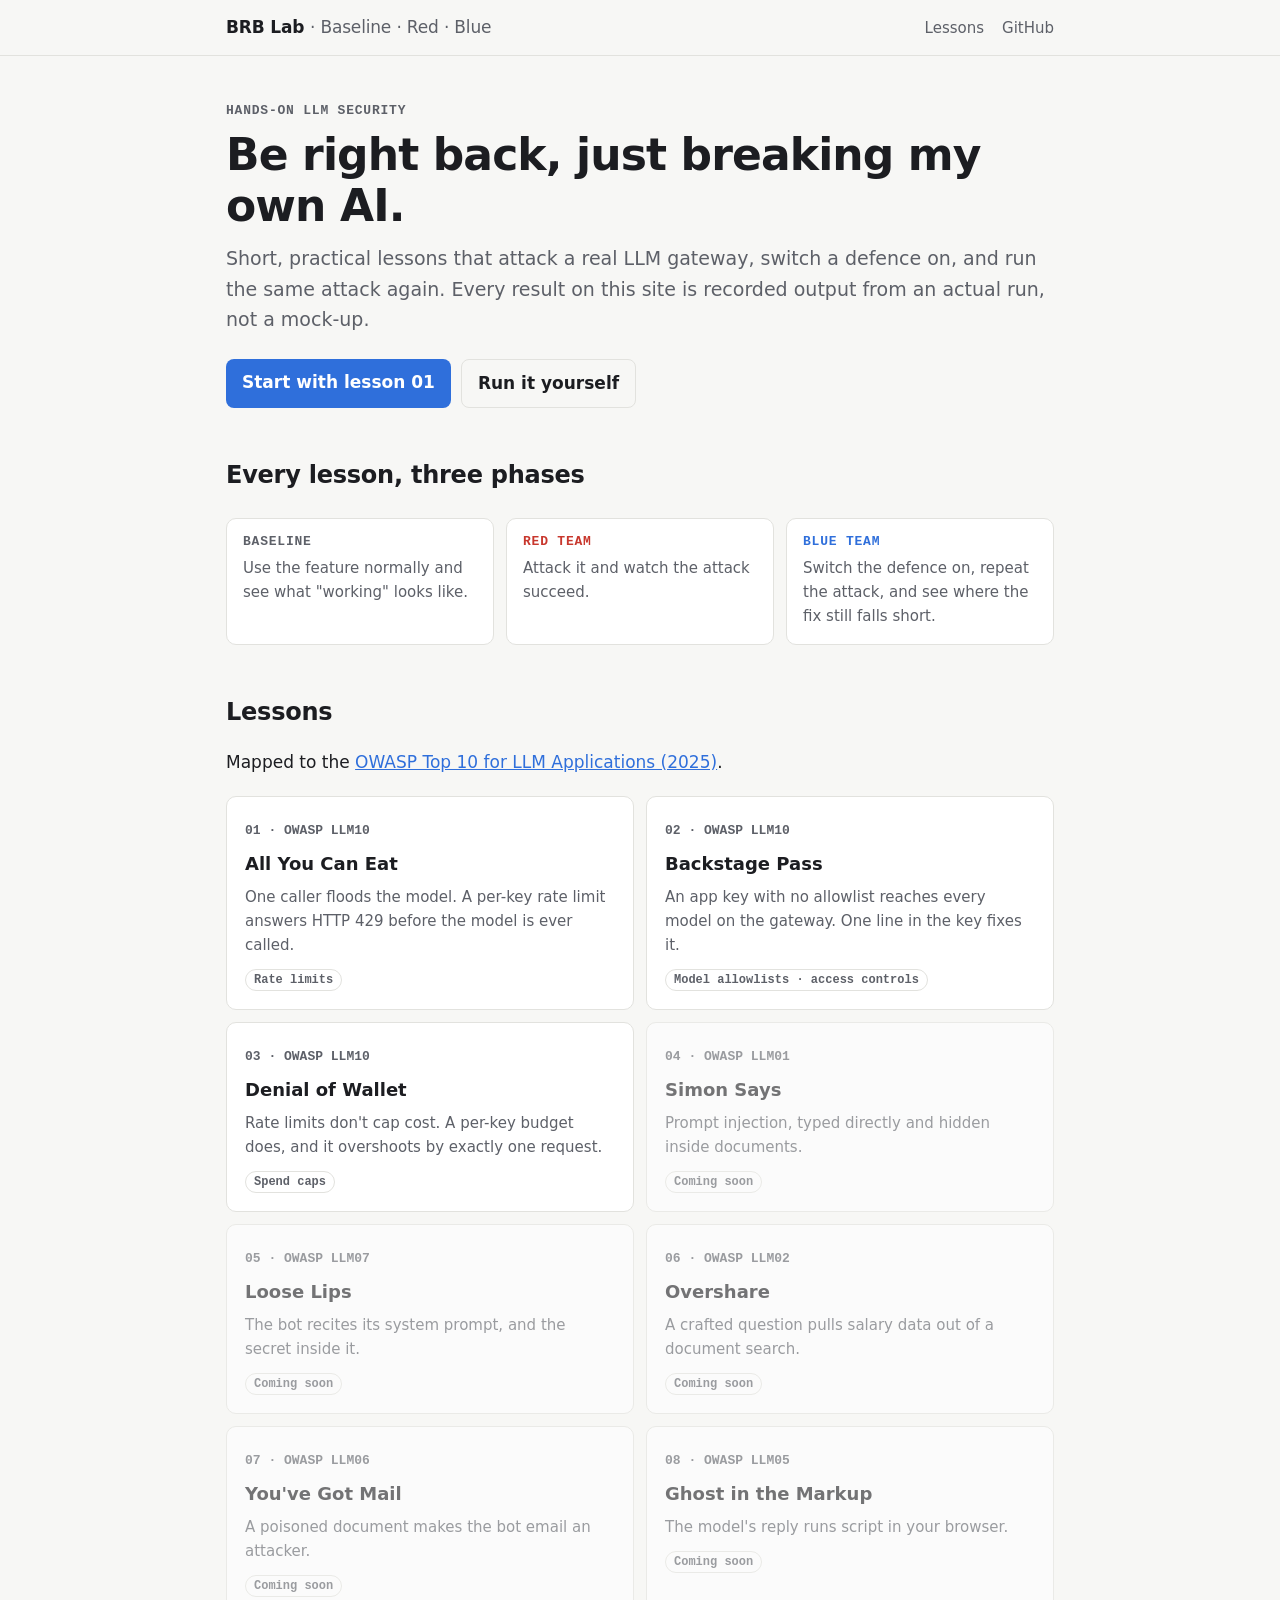
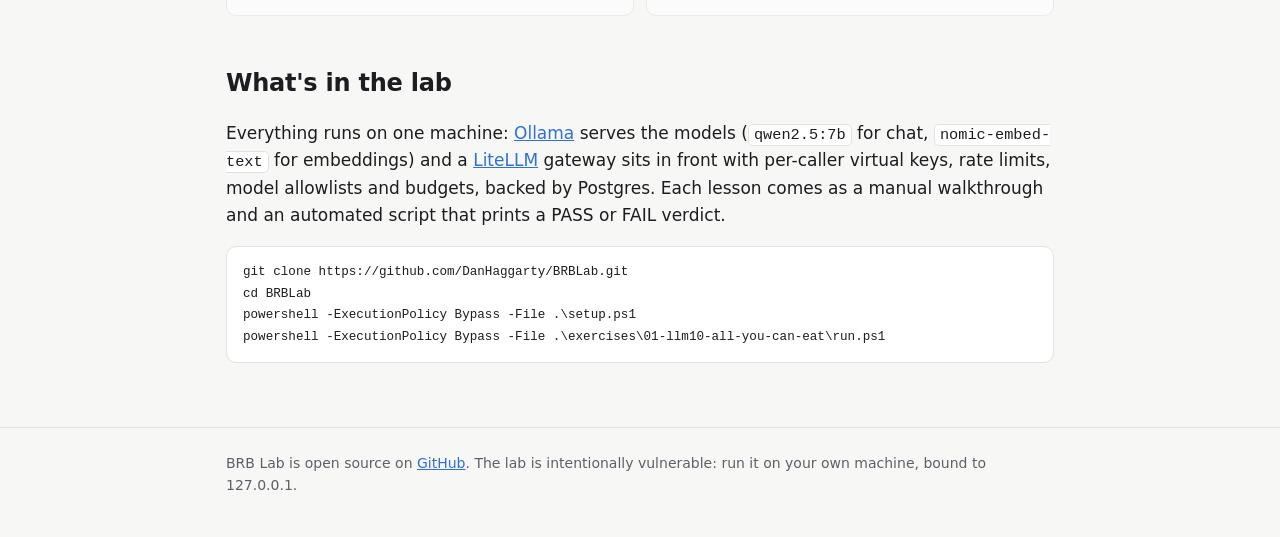
==== site/index.html @ e9ec2e07 "Launcher, website, CLAUDE.md, and lessons aligned with their READMEs - lab.ps1: banner, status check" ====
<!doctype html>
<html lang="en">
<head>
<meta charset="utf-8">
<meta name="viewport" content="width=device-width, initial-scale=1">
<title>BRB Lab: hands-on LLM security labs (OWASP Top 10 for LLMs)</title>
<meta name="description" content="Break and fix a real LLM gateway. Hands-on Baseline, Red Team and Blue Team lessons for the OWASP Top 10 for LLM Applications: rate limits, model allowlists and spend caps with LiteLLM and Ollama.">
<link rel="canonical" href="https://danhaggarty.github.io/BRBLab/">
<meta property="og:type" content="website">
<meta property="og:title" content="BRB Lab: hands-on LLM security labs">
<meta property="og:description" content="Attack a real LLM gateway, switch the defence on, and watch the same attack fail. Recorded runs, real output, open source.">
<meta property="og:url" content="https://danhaggarty.github.io/BRBLab/">
<meta name="twitter:card" content="summary">
<link rel="stylesheet" href="assets/style.css">
</head>
<body>
<header class="site-header">
  <div class="wrap">
    <a class="brand" href="./">BRB Lab <span>· Baseline · Red · Blue</span></a>
    <nav><a href="#lessons">Lessons</a><a href="https://github.com/DanHaggarty/BRBLab">GitHub</a></nav>
  </div>
</header>

<main class="wrap">
  <p class="eyebrow">Hands-on LLM security</p>
  <h1>Be right back, just breaking my own AI.</h1>
  <p class="lede">Short, practical lessons that attack a real LLM gateway, switch a defence on, and run the same attack again. Every result on this site is recorded output from an actual run, not a mock-up.</p>
  <div class="actions">
    <a class="btn" href="lessons/01-all-you-can-eat.html">Start with lesson 01</a>
    <a class="btn ghost" href="https://github.com/DanHaggarty/BRBLab">Run it yourself</a>
  </div>

  <h2>Every lesson, three phases</h2>
  <div class="phases">
    <div class="phase baseline"><b>Baseline</b><p>Use the feature normally and see what "working" looks like.</p></div>
    <div class="phase red"><b>Red Team</b><p>Attack it and watch the attack succeed.</p></div>
    <div class="phase blue"><b>Blue Team</b><p>Switch the defence on, repeat the attack, and see where the fix still falls short.</p></div>
  </div>

  <h2 id="lessons">Lessons</h2>
  <p>Mapped to the <a href="https://genai.owasp.org/llm-top-10/">OWASP Top 10 for LLM Applications (2025)</a>.</p>
  <div class="cards">
    <a class="card" href="lessons/01-all-you-can-eat.html">
      <span class="num">01 · OWASP LLM10</span>
      <h3>All You Can Eat</h3>
      <p>One caller floods the model. A per-key rate limit answers HTTP 429 before the model is ever called.</p>
      <span class="tag">Rate limits</span>
    </a>
    <a class="card" href="lessons/02-backstage-pass.html">
      <span class="num">02 · OWASP LLM10</span>
      <h3>Backstage Pass</h3>
      <p>An app key with no allowlist reaches every model on the gateway. One line in the key fixes it.</p>
      <span class="tag">Model allowlists · access controls</span>
    </a>
    <a class="card" href="lessons/03-denial-of-wallet.html">
      <span class="num">03 · OWASP LLM10</span>
      <h3>Denial of Wallet</h3>
      <p>Rate limits don't cap cost. A per-key budget does, and it overshoots by exactly one request.</p>
      <span class="tag">Spend caps</span>
    </a>
    <div class="card soon">
      <span class="num">04 · OWASP LLM01</span>
      <h3>Simon Says</h3>
      <p>Prompt injection, typed directly and hidden inside documents.</p>
      <span class="tag">Coming soon</span>
    </div>
    <div class="card soon">
      <span class="num">05 · OWASP LLM07</span>
      <h3>Loose Lips</h3>
      <p>The bot recites its system prompt, and the secret inside it.</p>
      <span class="tag">Coming soon</span>
    </div>
    <div class="card soon">
      <span class="num">06 · OWASP LLM02</span>
      <h3>Overshare</h3>
      <p>A crafted question pulls salary data out of a document search.</p>
      <span class="tag">Coming soon</span>
    </div>
    <div class="card soon">
      <span class="num">07 · OWASP LLM06</span>
      <h3>You've Got Mail</h3>
      <p>A poisoned document makes the bot email an attacker.</p>
      <span class="tag">Coming soon</span>
    </div>
    <div class="card soon">
      <span class="num">08 · OWASP LLM05</span>
      <h3>Ghost in the Markup</h3>
      <p>The model's reply runs script in your browser.</p>
      <span class="tag">Coming soon</span>
    </div>
  </div>

  <h2>What's in the lab</h2>
  <p>Everything runs on one machine: <a href="https://ollama.com">Ollama</a> serves the models (<code>qwen2.5:7b</code> for chat, <code>nomic-embed-text</code> for embeddings) and a <a href="https://github.com/BerriAI/litellm">LiteLLM</a> gateway sits in front with per-caller virtual keys, rate limits, model allowlists and budgets, backed by Postgres. Each lesson comes as a manual walkthrough and an automated script that prints a PASS or FAIL verdict.</p>
  <pre class="code"><code>git clone https://github.com/DanHaggarty/BRBLab.git
cd BRBLab
powershell -ExecutionPolicy Bypass -File .\setup.ps1
powershell -ExecutionPolicy Bypass -File .\exercises\01-llm10-all-you-can-eat\run.ps1</code></pre>
</main>

<footer class="site-footer">
  <div class="wrap">BRB Lab is open source on <a href="https://github.com/DanHaggarty/BRBLab">GitHub</a>. The lab is intentionally vulnerable: run it on your own machine, bound to 127.0.0.1.</div>
</footer>
</body>
</html>
---- site/assets/style.css ----
/* BRB Lab site. Light and dark themes share one set of tokens. */
:root {
  --bg: #f7f7f5;
  --surface: #ffffff;
  --text: #1c1d21;
  --muted: #5d6068;
  --border: #e2e2de;
  --accent: #2f6fdb;
  --red: #c8372d;
  --blue: #2f6fdb;
  --green: #1f8a4c;
  --amber: #a86400;

  /* The terminal is dark in both themes. */
  --term-bg: #0f1115;
  --term-text: #d6d9df;
  --term-dim: #7f8590;
  --term-red: #ff6b61;
  --term-blue: #6ea8ff;
  --term-green: #4fd18b;
  --term-amber: #f2b84b;
  --term-white: #ffffff;

  --radius: 10px;
  --mono: ui-monospace, "Cascadia Code", "SF Mono", Consolas, "Liberation Mono", monospace;
  --sans: system-ui, -apple-system, "Segoe UI", Roboto, "Helvetica Neue", Arial, sans-serif;
}

@media (prefers-color-scheme: dark) {
  :root:not([data-theme="light"]) {
    --bg: #111317;
    --surface: #181b20;
    --text: #e8e9ec;
    --muted: #9ba0aa;
    --border: #2a2e35;
    --accent: #6ea8ff;
    --red: #ff6b61;
    --blue: #6ea8ff;
    --green: #4fd18b;
    --amber: #f2b84b;
    --term-bg: #0a0b0e;
  }
}

* { box-sizing: border-box; }

html { -webkit-text-size-adjust: 100%; }

body {
  margin: 0;
  background: var(--bg);
  color: var(--text);
  font: 17px/1.6 var(--sans);
}

a { color: var(--accent); }

.wrap { max-width: 860px; margin: 0 auto; padding: 0 16px; }

/* Header and footer */
.site-header { border-bottom: 1px solid var(--border); }
.site-header .wrap { display: flex; align-items: center; justify-content: space-between; gap: 16px; padding-top: 14px; padding-bottom: 14px; }
.brand { font-weight: 700; text-decoration: none; color: var(--text); letter-spacing: -0.01em; }
.brand span { color: var(--muted); font-weight: 500; }
.site-header nav a { color: var(--muted); text-decoration: none; margin-left: 18px; font-size: 15px; }
.site-header nav a:hover { color: var(--text); }

.site-footer { border-top: 1px solid var(--border); margin-top: 64px; padding: 24px 0 40px; color: var(--muted); font-size: 14px; }

/* Typography */
h1 { font-size: clamp(30px, 6vw, 44px); line-height: 1.15; letter-spacing: -0.02em; margin: 48px 0 12px; }
h2 { font-size: 24px; letter-spacing: -0.01em; margin: 48px 0 12px; }
h3 { font-size: 18px; margin: 28px 0 8px; }
.lede { font-size: 19px; color: var(--muted); margin: 0 0 24px; }
.eyebrow { font: 600 13px/1 var(--mono); letter-spacing: 0.06em; text-transform: uppercase; color: var(--muted); margin-top: 48px; }
.eyebrow + h1 { margin-top: 10px; }

code { font-family: var(--mono); font-size: 0.9em; background: var(--surface); border: 1px solid var(--border); border-radius: 5px; padding: 1px 5px; }
pre code { background: none; border: 0; padding: 0; }

pre.code {
  font: 14px/1.55 var(--mono);
  background: var(--surface);
  border: 1px solid var(--border);
  border-radius: var(--radius);
  padding: 14px 16px;
  overflow-x: auto;
}

/* Three phases */
.phases { display: grid; grid-template-columns: repeat(3, 1fr); gap: 12px; margin: 24px 0; }
.phase { background: var(--surface); border: 1px solid var(--border); border-radius: var(--radius); padding: 16px; }
.phase b { display: block; font: 700 13px/1 var(--mono); letter-spacing: 0.06em; text-transform: uppercase; margin-bottom: 8px; }
.phase p { margin: 0; font-size: 15px; color: var(--muted); }
.phase.baseline b { color: var(--muted); }
.phase.red b { color: var(--red); }
.phase.blue b { color: var(--blue); }

/* Lesson cards */
.cards { display: grid; grid-template-columns: repeat(2, 1fr); gap: 12px; margin: 20px 0; }
.card { display: block; background: var(--surface); border: 1px solid var(--border); border-radius: var(--radius); padding: 18px; text-decoration: none; color: var(--text); transition: border-color 0.15s; }
a.card:hover { border-color: var(--accent); }
.card .num { font: 600 13px/1 var(--mono); color: var(--muted); }
.card h3 { margin: 8px 0 6px; }
.card p { margin: 0; font-size: 15px; color: var(--muted); }
.card .tag { display: inline-block; margin-top: 12px; font: 600 12px/1 var(--mono); padding: 4px 8px; border-radius: 99px; border: 1px solid var(--border); color: var(--muted); }
.card.soon { opacity: 0.6; }

/* Callouts and findings */
.findings { list-style: none; padding: 0; margin: 16px 0; display: grid; gap: 10px; }
.findings li { background: var(--surface); border: 1px solid var(--border); border-left: 3px solid var(--accent); border-radius: 6px; padding: 12px 14px; }
.limit { background: var(--surface); border: 1px solid var(--border); border-left: 3px solid var(--amber); border-radius: 6px; padding: 12px 14px; }

/* Terminal replay */
.terminal { background: var(--term-bg); border-radius: var(--radius); margin: 20px 0; overflow: hidden; box-shadow: 0 1px 0 rgba(0,0,0,0.04), 0 12px 32px -16px rgba(0,0,0,0.35); }
.terminal-bar { display: flex; align-items: center; gap: 12px; padding: 10px 14px; border-bottom: 1px solid #23262d; }
.dots { display: flex; gap: 6px; }
.dots i { width: 11px; height: 11px; border-radius: 50%; background: #3a3e46; }
.terminal-title { flex: 1; font: 13px/1 var(--mono); color: var(--term-dim); white-space: nowrap; overflow: hidden; text-overflow: ellipsis; }
.terminal button { font: 600 12px/1 var(--mono); color: var(--term-text); background: #23262d; border: 1px solid #333842; border-radius: 6px; padding: 6px 10px; cursor: pointer; }
.terminal button:hover { background: #2c3038; }
/* white-space: normal drops the newlines between the line spans; each span keeps its own spacing. */
.terminal pre { white-space: normal; margin: 0; padding: 14px 16px 18px; font: 13px/1.6 var(--mono); color: var(--term-text); overflow-x: auto; min-height: 120px; }
/* Each direct child span is one terminal line; spans inside a line colour its parts. */
.terminal pre > span { display: block; white-space: pre; }
/* Hidden lines keep their space, so the terminal doesn't grow and push the page around. */
.terminal pre > span.hidden { visibility: hidden; }

/* Same colour scheme as the PowerShell scripts (exercises/_lib/common.ps1). */
.k-dim   { color: var(--term-dim); }
.k-white { color: var(--term-white); }
.k-yel   { color: #f2d24b; }
.k-mag   { color: #d68cf0; }
.k-cyan  { color: #5fd7e6; }
.k-teal  { color: #3aa6b0; }
.k-ok    { color: var(--term-green); }
.k-warn  { color: var(--term-amber); }
.k-err   { color: #c9a04a; }
.k-red   { color: var(--term-red); }
.k-blue  { color: var(--term-blue); }
.badge   { font-weight: 700; }
.b-base  { background: #c0c0c0; color: #000; }
.b-red   { background: #8b1a14; color: #fff; }
.b-blue  { background: #1f3fa8; color: #fff; }
.b-res   { background: #0e6b73; color: #fff; }
.b-pass  { background: #1a6b3a; color: #fff; }
.t-dim { color: var(--term-dim); }
.t-title { color: var(--term-white); font-weight: 700; }
.t-base { color: var(--term-text); font-weight: 700; }
.t-red { color: var(--term-red); font-weight: 700; }
.t-blue { color: var(--term-blue); font-weight: 700; }
.t-warn { color: var(--term-amber); }
.t-pass { color: var(--term-green); font-weight: 700; }
.t-fail { color: var(--term-red); font-weight: 700; }
.caption { font-size: 14px; color: var(--muted); margin-top: -8px; }

/* Prev / next */
.pager { display: flex; justify-content: space-between; gap: 12px; margin-top: 48px; }
.pager a { flex: 1; background: var(--surface); border: 1px solid var(--border); border-radius: var(--radius); padding: 14px 16px; text-decoration: none; color: var(--text); }
.pager a:hover { border-color: var(--accent); }
.pager small { display: block; color: var(--muted); font-size: 13px; }
.pager .next { text-align: right; }

.btn { display: inline-block; background: var(--accent); color: #fff; text-decoration: none; font-weight: 600; padding: 10px 16px; border-radius: 8px; }
.btn.ghost { background: transparent; color: var(--text); border: 1px solid var(--border); }
.actions { display: flex; gap: 10px; flex-wrap: wrap; margin: 8px 0 8px; }

@media (max-width: 640px) {
  body { font-size: 16px; }
  .phases, .cards { grid-template-columns: 1fr; }
  .site-header nav a { margin-left: 12px; }
  .pager { flex-direction: column; }
  .pager .next { text-align: left; }
}
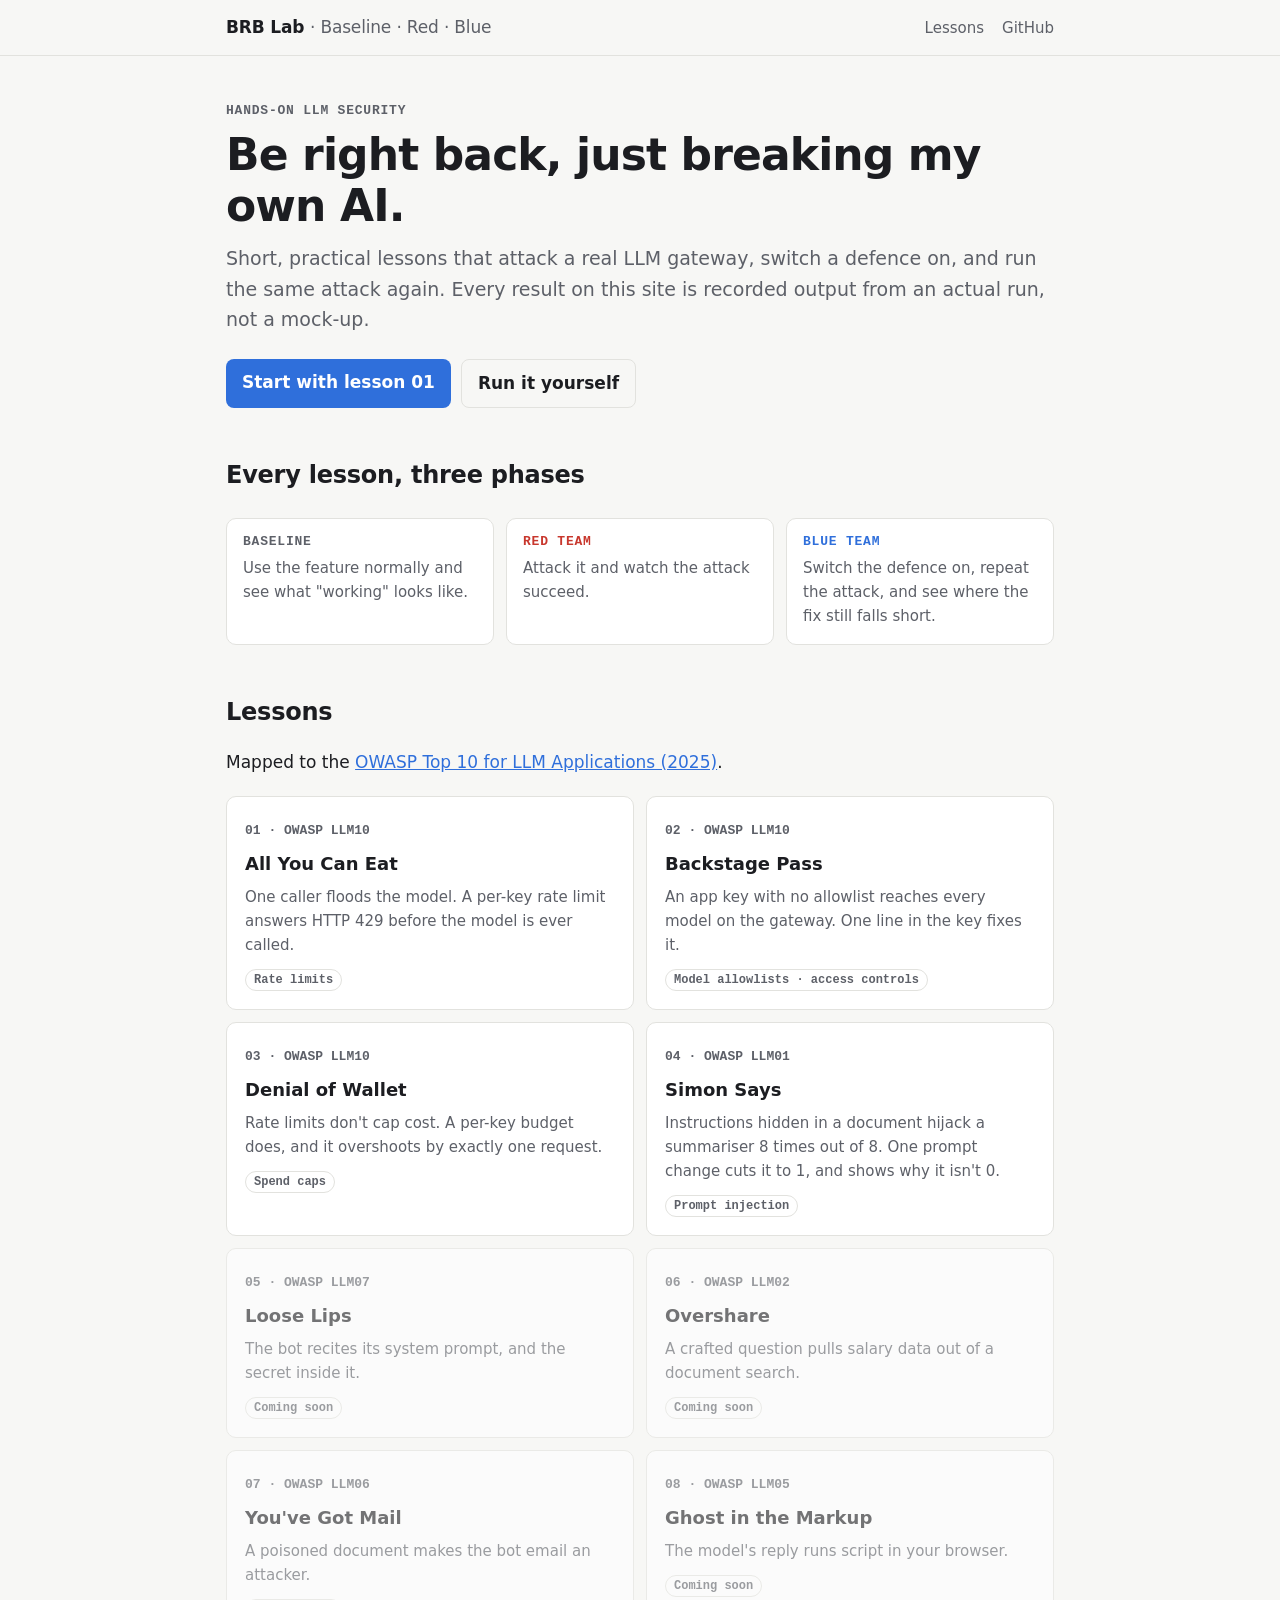
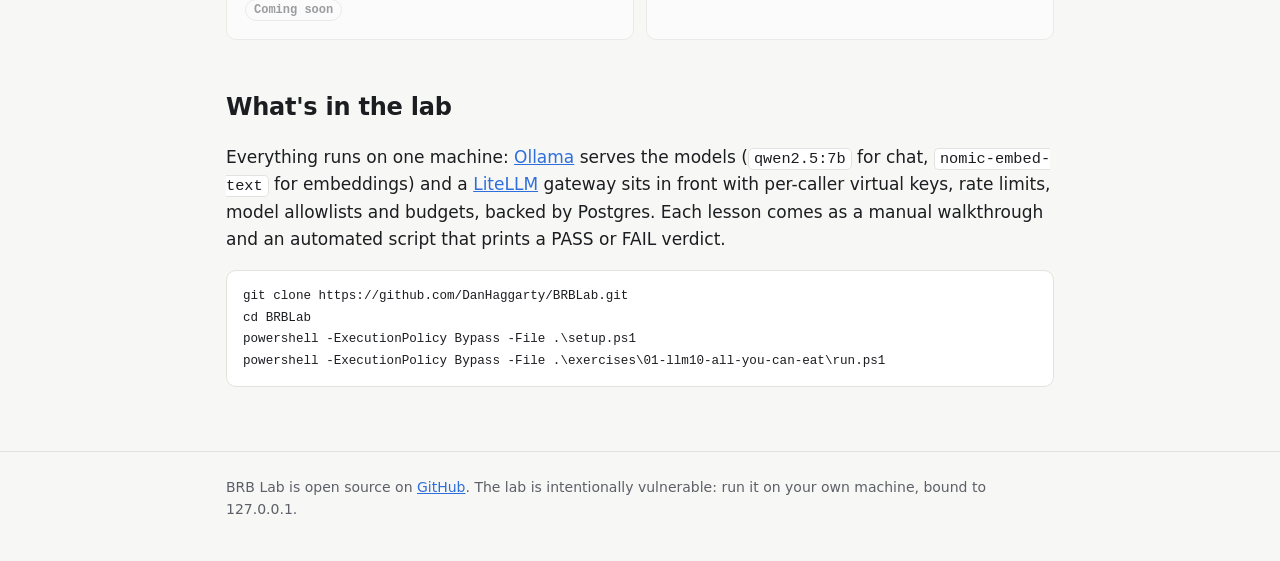
==== commit fe1ccc01: "Lesson 04 Simon Says (OWASP LLM01 prompt injection); wrap long output lines - 04: a document summari" ====
--- a/site/index.html
+++ b/site/index.html
@@ -4,7 +4,7 @@
 <meta charset="utf-8">
 <meta name="viewport" content="width=device-width, initial-scale=1">
 <title>BRB Lab: hands-on LLM security labs (OWASP Top 10 for LLMs)</title>
-<meta name="description" content="Break and fix a real LLM gateway. Hands-on Baseline, Red Team and Blue Team lessons for the OWASP Top 10 for LLM Applications: rate limits, model allowlists and spend caps with LiteLLM and Ollama.">
+<meta name="description" content="Break and fix a real LLM gateway. Hands-on Baseline, Red Team and Blue Team lessons for the OWASP Top 10 for LLM Applications: rate limits, model allowlists, spend caps and prompt injection with LiteLLM and Ollama.">
 <link rel="canonical" href="https://danhaggarty.github.io/BRBLab/">
 <meta property="og:type" content="website">
 <meta property="og:title" content="BRB Lab: hands-on LLM security labs">
@@ -58,12 +58,12 @@
       <p>Rate limits don't cap cost. A per-key budget does, and it overshoots by exactly one request.</p>
       <span class="tag">Spend caps</span>
     </a>
-    <div class="card soon">
+    <a class="card" href="lessons/04-simon-says.html">
       <span class="num">04 · OWASP LLM01</span>
       <h3>Simon Says</h3>
-      <p>Prompt injection, typed directly and hidden inside documents.</p>
-      <span class="tag">Coming soon</span>
-    </div>
+      <p>Instructions hidden in a document hijack a summariser 8 times out of 8. One prompt change cuts it to 1, and shows why it isn't 0.</p>
+      <span class="tag">Prompt injection</span>
+    </a>
     <div class="card soon">
       <span class="num">05 · OWASP LLM07</span>
       <h3>Loose Lips</h3>
--- a/site/assets/style.css
+++ b/site/assets/style.css
@@ -110,6 +110,11 @@
 .findings { list-style: none; padding: 0; margin: 16px 0; display: grid; gap: 10px; }
 .findings li { background: var(--surface); border: 1px solid var(--border); border-left: 3px solid var(--accent); border-radius: 6px; padding: 12px 14px; }
 .limit { background: var(--surface); border: 1px solid var(--border); border-left: 3px solid var(--amber); border-radius: 6px; padding: 12px 14px; }
+.realworld { background: var(--surface); border: 1px solid var(--border); border-left: 3px solid var(--red); border-radius: 6px; padding: 4px 14px; }
+.realworld .source { font-size: 14px; color: var(--muted); margin-top: -4px; }
+.takeaways { padding-left: 22px; }
+.takeaways li { margin: 6px 0; }
+.takeaways li::marker { color: var(--accent); }
 
 /* Terminal replay */
 .terminal { background: var(--term-bg); border-radius: var(--radius); margin: 20px 0; overflow: hidden; box-shadow: 0 1px 0 rgba(0,0,0,0.04), 0 12px 32px -16px rgba(0,0,0,0.35); }
@@ -120,6 +125,8 @@
 .terminal button { font: 600 12px/1 var(--mono); color: var(--term-text); background: #23262d; border: 1px solid #333842; border-radius: 6px; padding: 6px 10px; cursor: pointer; }
 .terminal button:hover { background: #2c3038; }
 /* white-space: normal drops the newlines between the line spans; each span keeps its own spacing. */
+/* Ligatures would turn -> and <!-- into arrows; show exactly what the terminal printed. */
+.terminal pre, pre.code { font-variant-ligatures: none; }
 .terminal pre { white-space: normal; margin: 0; padding: 14px 16px 18px; font: 13px/1.6 var(--mono); color: var(--term-text); overflow-x: auto; min-height: 120px; }
 /* Each direct child span is one terminal line; spans inside a line colour its parts. */
 .terminal pre > span { display: block; white-space: pre; }
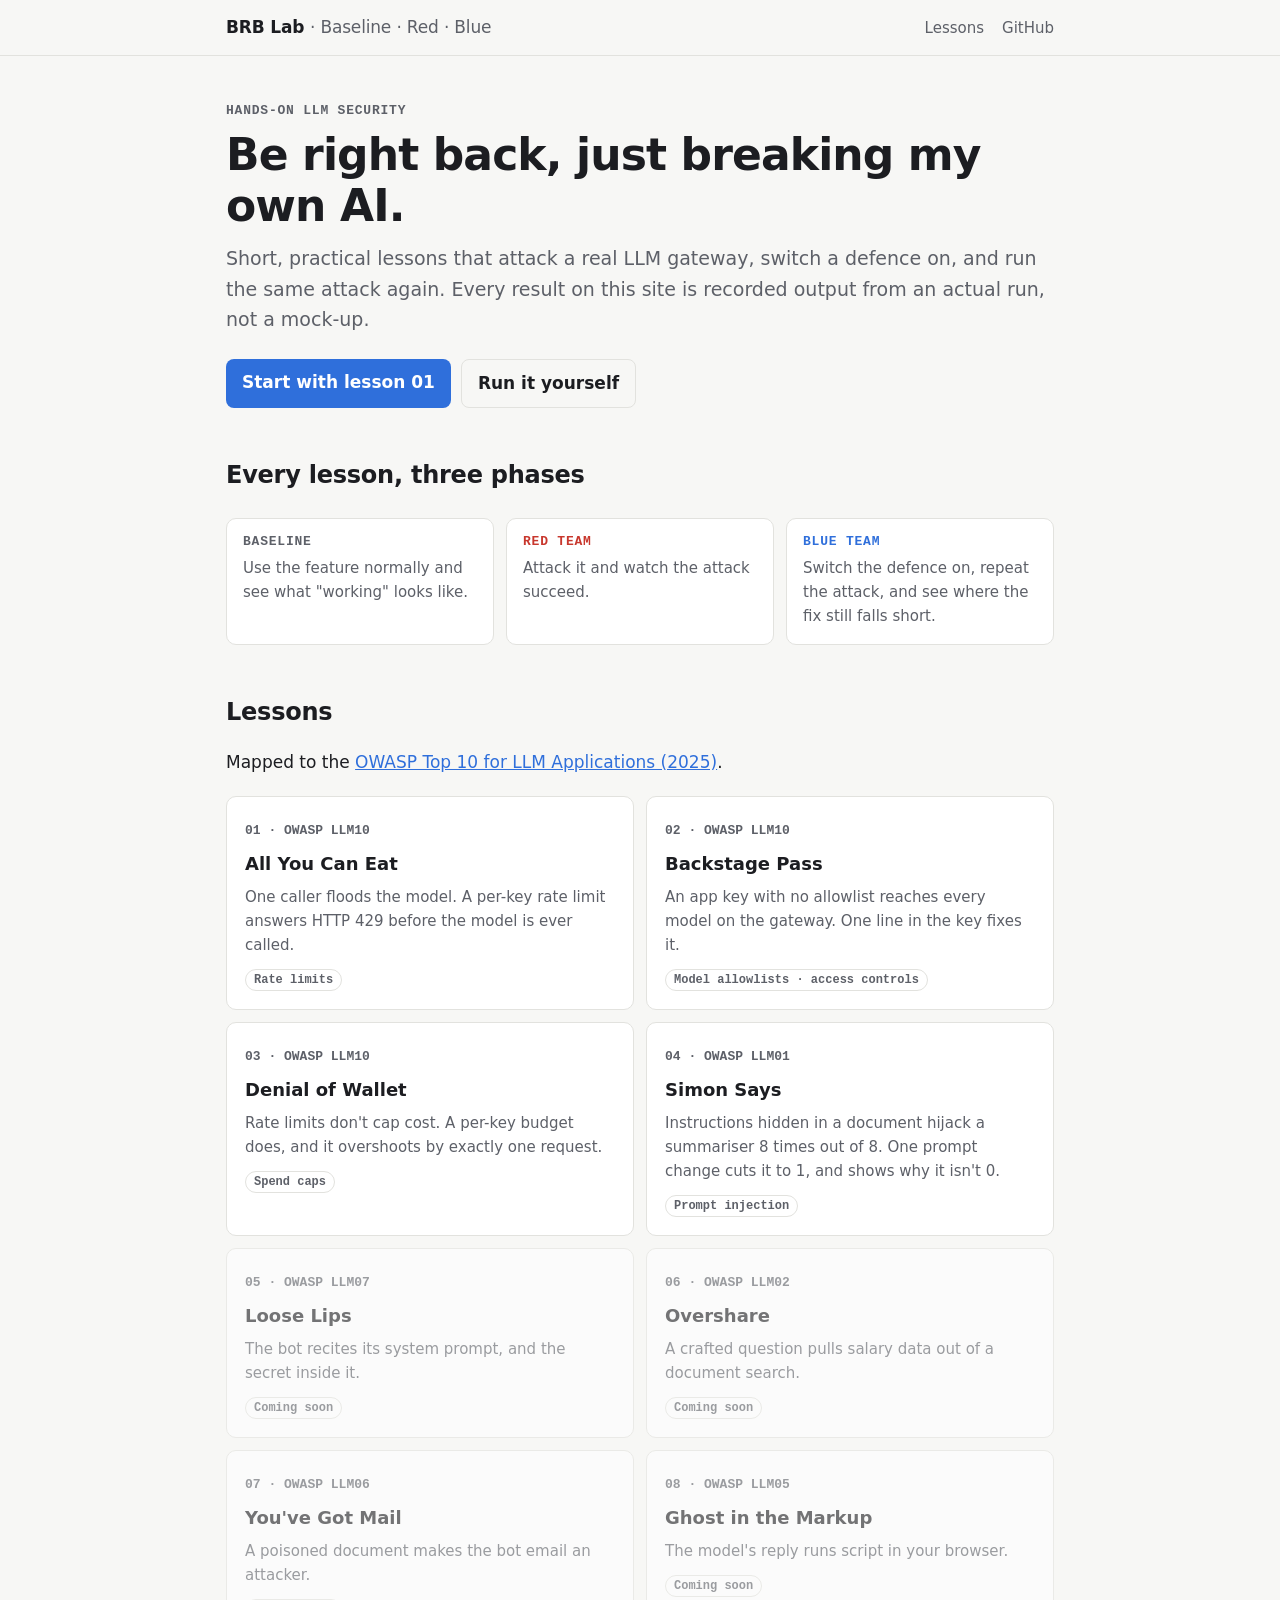
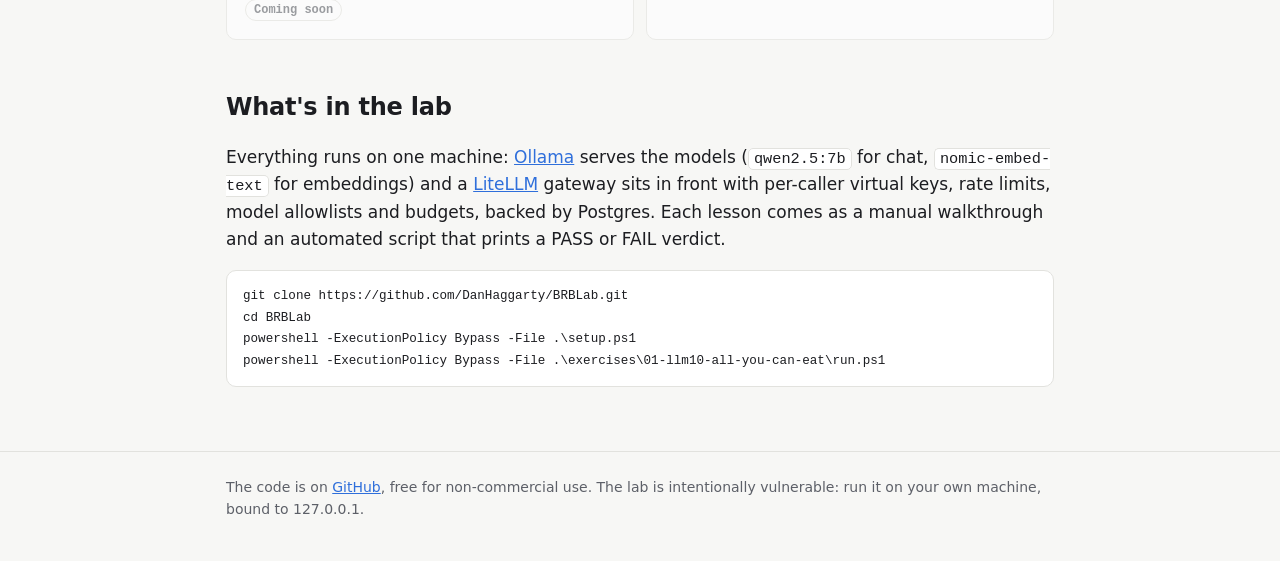
==== commit 8aec4674: "Licence for going public: PolyForm Noncommercial (code), CC BY-NC (content) - LICENSE.md with the li" ====
--- a/site/index.html
+++ b/site/index.html
@@ -99,7 +99,7 @@
 </main>
 
 <footer class="site-footer">
-  <div class="wrap">BRB Lab is open source on <a href="https://github.com/DanHaggarty/BRBLab">GitHub</a>. The lab is intentionally vulnerable: run it on your own machine, bound to 127.0.0.1.</div>
+  <div class="wrap">The code is on <a href="https://github.com/DanHaggarty/BRBLab">GitHub</a>, free for non-commercial use. The lab is intentionally vulnerable: run it on your own machine, bound to 127.0.0.1.</div>
 </footer>
 </body>
 </html>
--- a/site/assets/style.css
+++ b/site/assets/style.css
@@ -133,24 +133,26 @@
 /* Hidden lines keep their space, so the terminal doesn't grow and push the page around. */
 .terminal pre > span.hidden { visibility: hidden; }
 
-/* Same colour scheme as the PowerShell scripts (exercises/_lib/common.ps1). */
-.k-dim   { color: var(--term-dim); }
-.k-white { color: var(--term-white); }
-.k-yel   { color: #f2d24b; }
-.k-mag   { color: #d68cf0; }
-.k-cyan  { color: #5fd7e6; }
-.k-teal  { color: #3aa6b0; }
-.k-ok    { color: var(--term-green); }
-.k-warn  { color: var(--term-amber); }
-.k-err   { color: #c9a04a; }
-.k-red   { color: var(--term-red); }
-.k-blue  { color: var(--term-blue); }
-.badge   { font-weight: 700; }
-.b-base  { background: #c0c0c0; color: #000; }
-.b-red   { background: #8b1a14; color: #fff; }
-.b-blue  { background: #1f3fa8; color: #fff; }
-.b-res   { background: #0e6b73; color: #fff; }
-.b-pass  { background: #1a6b3a; color: #fff; }
+/* The 16 Windows console colours, as recorded by lab.ps1 -Record:
+   f-<Colour> is the text colour, b-<Colour> the background. */
+.f-Black { color: #0c0c0c; }       .b-Black { background: #0c0c0c; }
+.f-DarkBlue { color: #3b6fd8; }    .b-DarkBlue { background: #1f3fa8; }
+.f-DarkGreen { color: #2e9e5b; }   .b-DarkGreen { background: #1a6b3a; }
+.f-DarkCyan { color: #3aa6b0; }    .b-DarkCyan { background: #0e6b73; }
+.f-DarkRed { color: #d0443a; }     .b-DarkRed { background: #8b1a14; }
+.f-DarkMagenta { color: #b25ec4; } .b-DarkMagenta { background: #6b1f73; }
+.f-DarkYellow { color: #c9a04a; }  .b-DarkYellow { background: #7a5a12; }
+.f-Gray { color: var(--term-text); } .b-Gray { background: #c0c0c0; }
+.f-DarkGray { color: var(--term-dim); } .b-DarkGray { background: #4a4e57; }
+.f-Blue { color: var(--term-blue); }  .b-Blue { background: #3b78ff; }
+.f-Green { color: var(--term-green); } .b-Green { background: #16c60c; }
+.f-Cyan { color: #5fd7e6; }        .b-Cyan { background: #61d6d6; }
+.f-Red { color: var(--term-red); }  .b-Red { background: #e74856; }
+.f-Magenta { color: #d68cf0; }     .b-Magenta { background: #b4009e; }
+.f-Yellow { color: #f2d24b; }      .b-Yellow { background: #f9f1a5; }
+.f-White { color: var(--term-white); } .b-White { background: #f2f2f2; }
+/* Badges (text on a background) are bold, as they read in the terminal. */
+.terminal pre span[class*=" b-"] { font-weight: 700; }
 .t-dim { color: var(--term-dim); }
 .t-title { color: var(--term-white); font-weight: 700; }
 .t-base { color: var(--term-text); font-weight: 700; }
